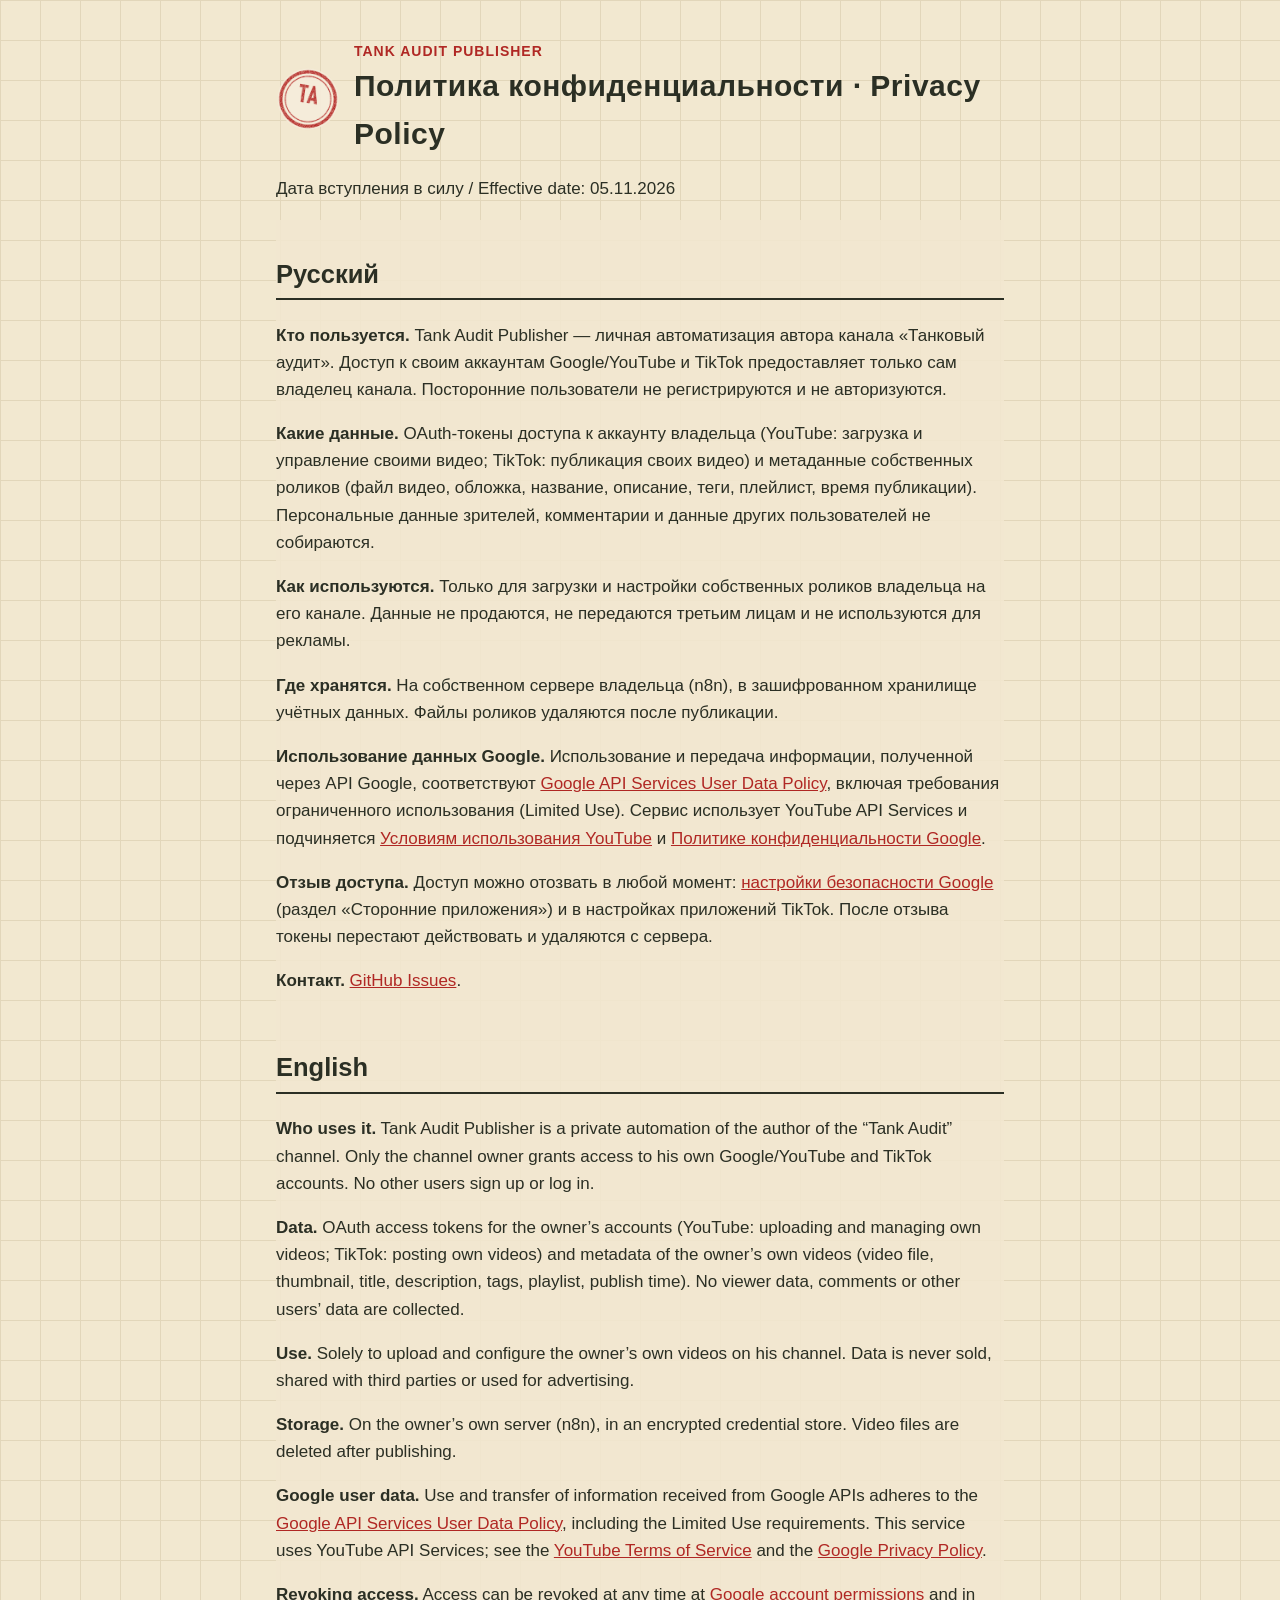
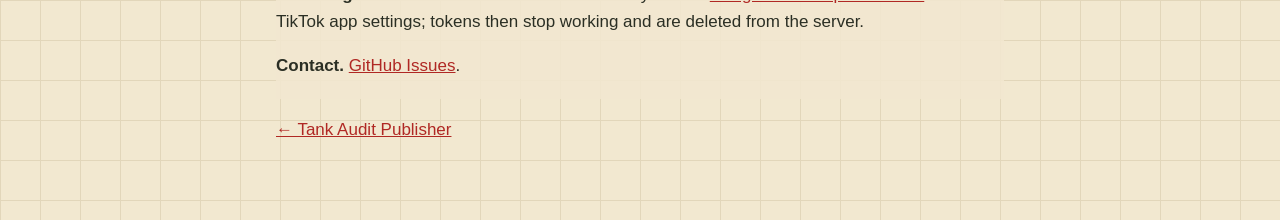
==== privacy.html @ 2c935166 "Tank Audit Publisher: страница и политика конфиденциальности (YouTube API audit, TikTok) Co-Authored" ====
<!doctype html><html lang="ru"><head><meta charset="utf-8"><meta name="viewport" content="width=device-width,initial-scale=1">
<title>Privacy Policy — Tank Audit Publisher</title><link rel="stylesheet" href="style.css"></head><body><main>
<header><img src="logo.png" alt="ТА"><div><div class="rub">Tank Audit Publisher</div><h1>Политика конфиденциальности · Privacy Policy</h1></div></header>
<p>Дата вступления в силу / Effective date: 05.11.2026</p>
<section><h2>Русский</h2>
<p><b>Кто пользуется.</b> Tank Audit Publisher — личная автоматизация автора канала «Танковый аудит». Доступ к своим аккаунтам Google/YouTube и TikTok предоставляет только сам владелец канала. Посторонние пользователи не регистрируются и не авторизуются.</p>
<p><b>Какие данные.</b> OAuth-токены доступа к аккаунту владельца (YouTube: загрузка и управление своими видео; TikTok: публикация своих видео) и метаданные собственных роликов (файл видео, обложка, название, описание, теги, плейлист, время публикации). Персональные данные зрителей, комментарии и данные других пользователей не собираются.</p>
<p><b>Как используются.</b> Только для загрузки и настройки собственных роликов владельца на его канале. Данные не продаются, не передаются третьим лицам и не используются для рекламы.</p>
<p><b>Где хранятся.</b> На собственном сервере владельца (n8n), в зашифрованном хранилище учётных данных. Файлы роликов удаляются после публикации.</p>
<p><b>Использование данных Google.</b> Использование и передача информации, полученной через API Google, соответствуют <a href="https://developers.google.com/terms/api-services-user-data-policy">Google API Services User Data Policy</a>, включая требования ограниченного использования (Limited Use). Сервис использует YouTube API Services и подчиняется <a href="https://www.youtube.com/t/terms">Условиям использования YouTube</a> и <a href="https://policies.google.com/privacy">Политике конфиденциальности Google</a>.</p>
<p><b>Отзыв доступа.</b> Доступ можно отозвать в любой момент: <a href="https://myaccount.google.com/permissions">настройки безопасности Google</a> (раздел «Сторонние приложения») и в настройках приложений TikTok. После отзыва токены перестают действовать и удаляются с сервера.</p>
<p><b>Контакт.</b> <a href="https://github.com/RomanisD/tank-audit/issues">GitHub Issues</a>.</p></section>
<section><h2>English</h2>
<p><b>Who uses it.</b> Tank Audit Publisher is a private automation of the author of the “Tank Audit” channel. Only the channel owner grants access to his own Google/YouTube and TikTok accounts. No other users sign up or log in.</p>
<p><b>Data.</b> OAuth access tokens for the owner’s accounts (YouTube: uploading and managing own videos; TikTok: posting own videos) and metadata of the owner’s own videos (video file, thumbnail, title, description, tags, playlist, publish time). No viewer data, comments or other users’ data are collected.</p>
<p><b>Use.</b> Solely to upload and configure the owner’s own videos on his channel. Data is never sold, shared with third parties or used for advertising.</p>
<p><b>Storage.</b> On the owner’s own server (n8n), in an encrypted credential store. Video files are deleted after publishing.</p>
<p><b>Google user data.</b> Use and transfer of information received from Google APIs adheres to the <a href="https://developers.google.com/terms/api-services-user-data-policy">Google API Services User Data Policy</a>, including the Limited Use requirements. This service uses YouTube API Services; see the <a href="https://www.youtube.com/t/terms">YouTube Terms of Service</a> and the <a href="https://policies.google.com/privacy">Google Privacy Policy</a>.</p>
<p><b>Revoking access.</b> Access can be revoked at any time at <a href="https://myaccount.google.com/permissions">Google account permissions</a> and in TikTok app settings; tokens then stop working and are deleted from the server.</p>
<p><b>Contact.</b> <a href="https://github.com/RomanisD/tank-audit/issues">GitHub Issues</a>.</p></section>
<p><a href="index.html">← Tank Audit Publisher</a></p>
</main></body></html>
---- style.css ----
:root{--paper:#F2E8D0;--grid:#E2D6BA;--ink:#2B2F24;--red:#B02824}
*{box-sizing:border-box}body{margin:0;background:var(--paper);background-image:linear-gradient(var(--grid) 1px,transparent 1px),linear-gradient(90deg,var(--grid) 1px,transparent 1px);background-size:40px 40px;color:var(--ink);font:17px/1.6 "Bahnschrift","Segoe UI",Arial,sans-serif}
main{max-width:760px;margin:0 auto;padding:40px 16px 60px}header{display:flex;align-items:center;gap:14px;margin-bottom:8px}header img{width:64px;height:64px}
h1{font-size:30px;margin:0;letter-spacing:.5px}.rub{color:var(--red);font-weight:700;text-transform:uppercase;font-size:14px;letter-spacing:1px}
h2{margin-top:32px;border-bottom:2px solid var(--ink);padding-bottom:4px}a{color:var(--red)}.lang{margin:18px 0;font-size:14px}
section{background:rgba(242,232,208,.85);padding:2px 0}
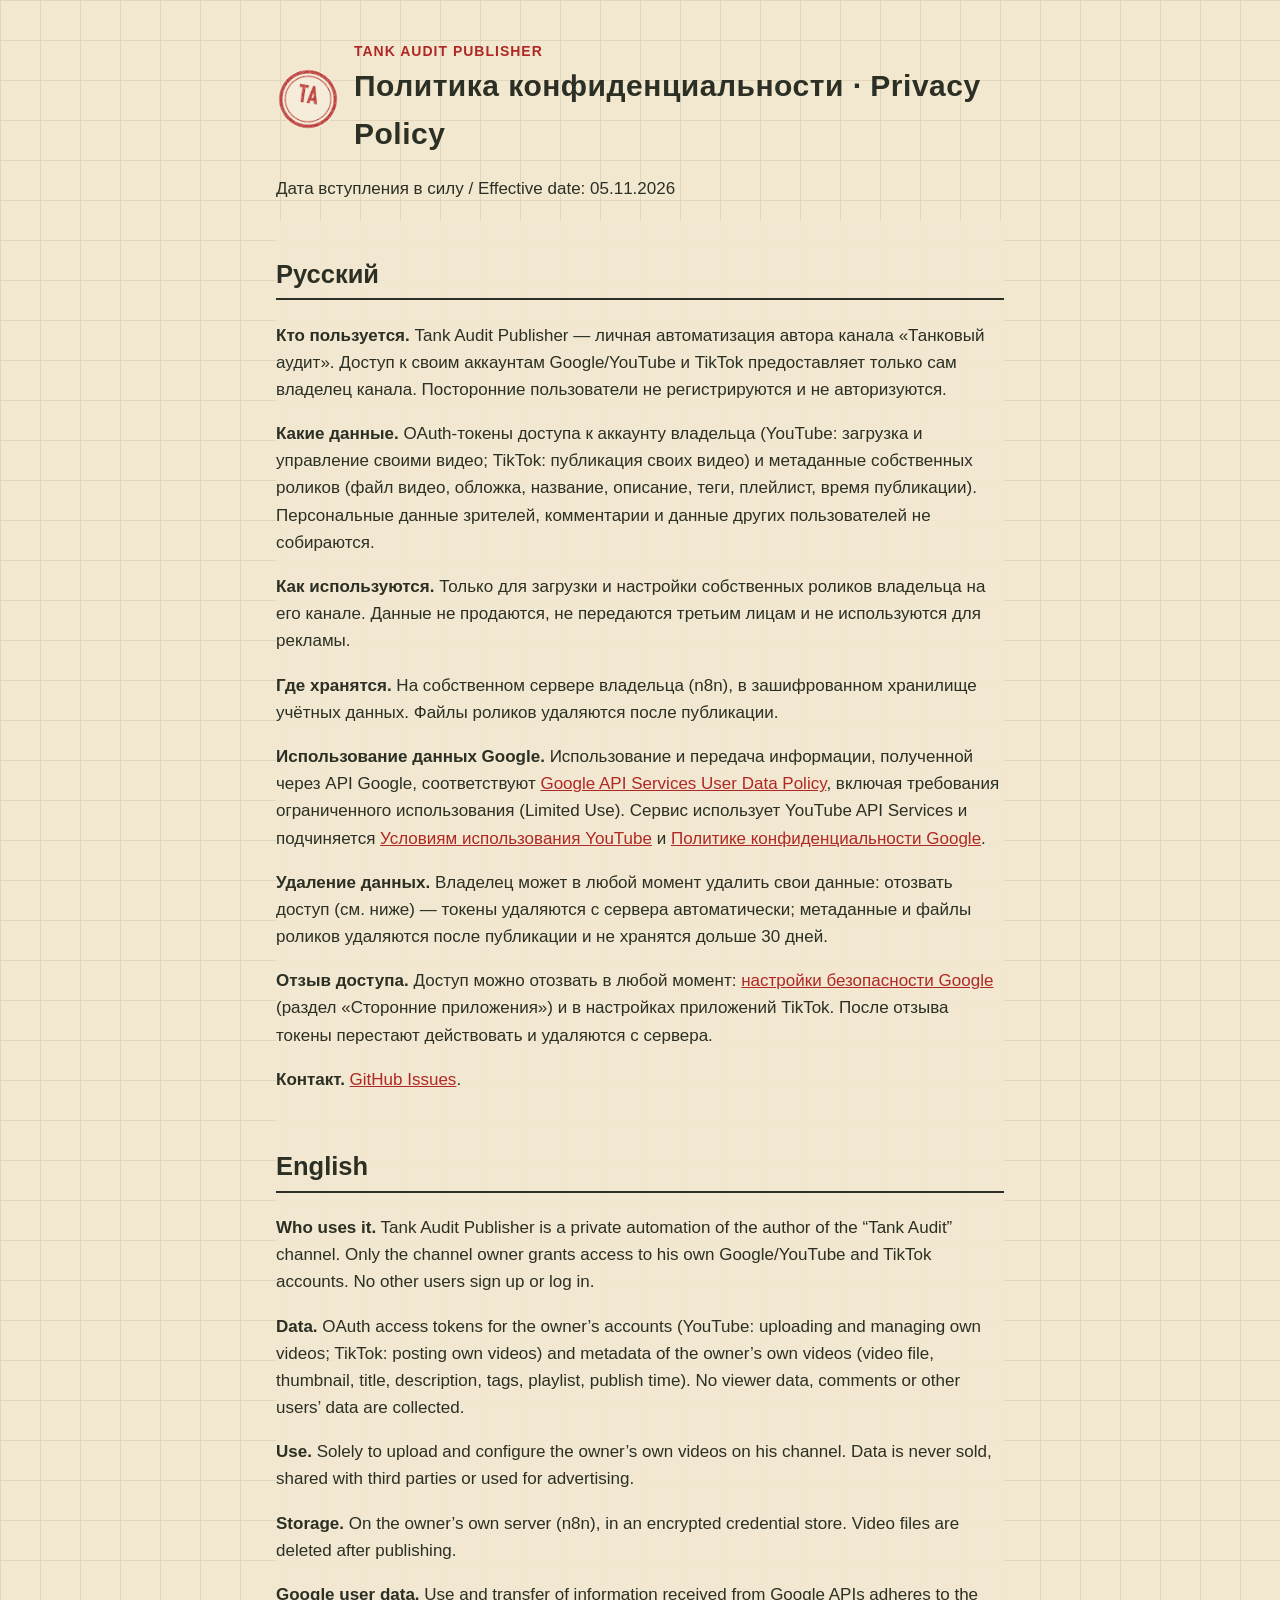
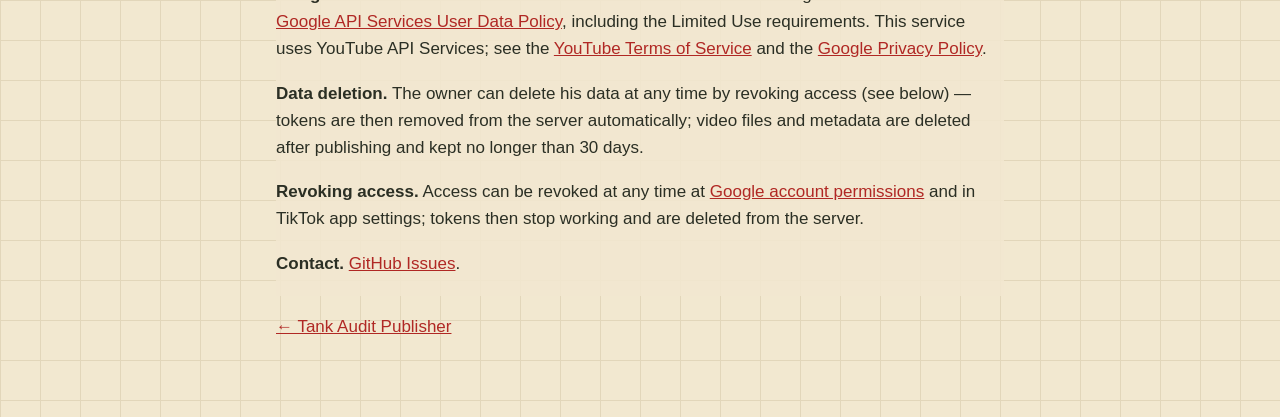
==== commit 8d870afc: "Условия использования, ссылки YouTube ToS / Google Privacy, удаление данных Co-Authored-By: Claude O" ====
--- a/privacy.html
+++ b/privacy.html
@@ -8,6 +8,7 @@
 <p><b>Как используются.</b> Только для загрузки и настройки собственных роликов владельца на его канале. Данные не продаются, не передаются третьим лицам и не используются для рекламы.</p>
 <p><b>Где хранятся.</b> На собственном сервере владельца (n8n), в зашифрованном хранилище учётных данных. Файлы роликов удаляются после публикации.</p>
 <p><b>Использование данных Google.</b> Использование и передача информации, полученной через API Google, соответствуют <a href="https://developers.google.com/terms/api-services-user-data-policy">Google API Services User Data Policy</a>, включая требования ограниченного использования (Limited Use). Сервис использует YouTube API Services и подчиняется <a href="https://www.youtube.com/t/terms">Условиям использования YouTube</a> и <a href="https://policies.google.com/privacy">Политике конфиденциальности Google</a>.</p>
+<p><b>Удаление данных.</b> Владелец может в любой момент удалить свои данные: отозвать доступ (см. ниже) — токены удаляются с сервера автоматически; метаданные и файлы роликов удаляются после публикации и не хранятся дольше 30 дней.</p>
 <p><b>Отзыв доступа.</b> Доступ можно отозвать в любой момент: <a href="https://myaccount.google.com/permissions">настройки безопасности Google</a> (раздел «Сторонние приложения») и в настройках приложений TikTok. После отзыва токены перестают действовать и удаляются с сервера.</p>
 <p><b>Контакт.</b> <a href="https://github.com/RomanisD/tank-audit/issues">GitHub Issues</a>.</p></section>
 <section><h2>English</h2>
@@ -16,6 +17,7 @@
 <p><b>Use.</b> Solely to upload and configure the owner’s own videos on his channel. Data is never sold, shared with third parties or used for advertising.</p>
 <p><b>Storage.</b> On the owner’s own server (n8n), in an encrypted credential store. Video files are deleted after publishing.</p>
 <p><b>Google user data.</b> Use and transfer of information received from Google APIs adheres to the <a href="https://developers.google.com/terms/api-services-user-data-policy">Google API Services User Data Policy</a>, including the Limited Use requirements. This service uses YouTube API Services; see the <a href="https://www.youtube.com/t/terms">YouTube Terms of Service</a> and the <a href="https://policies.google.com/privacy">Google Privacy Policy</a>.</p>
+<p><b>Data deletion.</b> The owner can delete his data at any time by revoking access (see below) — tokens are then removed from the server automatically; video files and metadata are deleted after publishing and kept no longer than 30 days.</p>
 <p><b>Revoking access.</b> Access can be revoked at any time at <a href="https://myaccount.google.com/permissions">Google account permissions</a> and in TikTok app settings; tokens then stop working and are deleted from the server.</p>
 <p><b>Contact.</b> <a href="https://github.com/RomanisD/tank-audit/issues">GitHub Issues</a>.</p></section>
 <p><a href="index.html">← Tank Audit Publisher</a></p>
--- a/style.css
+++ b/style.css
@@ -4,3 +4,4 @@
 h1{font-size:30px;margin:0;letter-spacing:.5px}.rub{color:var(--red);font-weight:700;text-transform:uppercase;font-size:14px;letter-spacing:1px}
 h2{margin-top:32px;border-bottom:2px solid var(--ink);padding-bottom:4px}a{color:var(--red)}.lang{margin:18px 0;font-size:14px}
 section{background:rgba(242,232,208,.85);padding:2px 0}
+.yt{background:#fff;border:2px solid var(--ink);padding:8px 12px;border-radius:8px}.ytlogo{background:#FF0000;color:#fff;font-weight:700;padding:2px 8px;border-radius:6px;margin-right:6px}
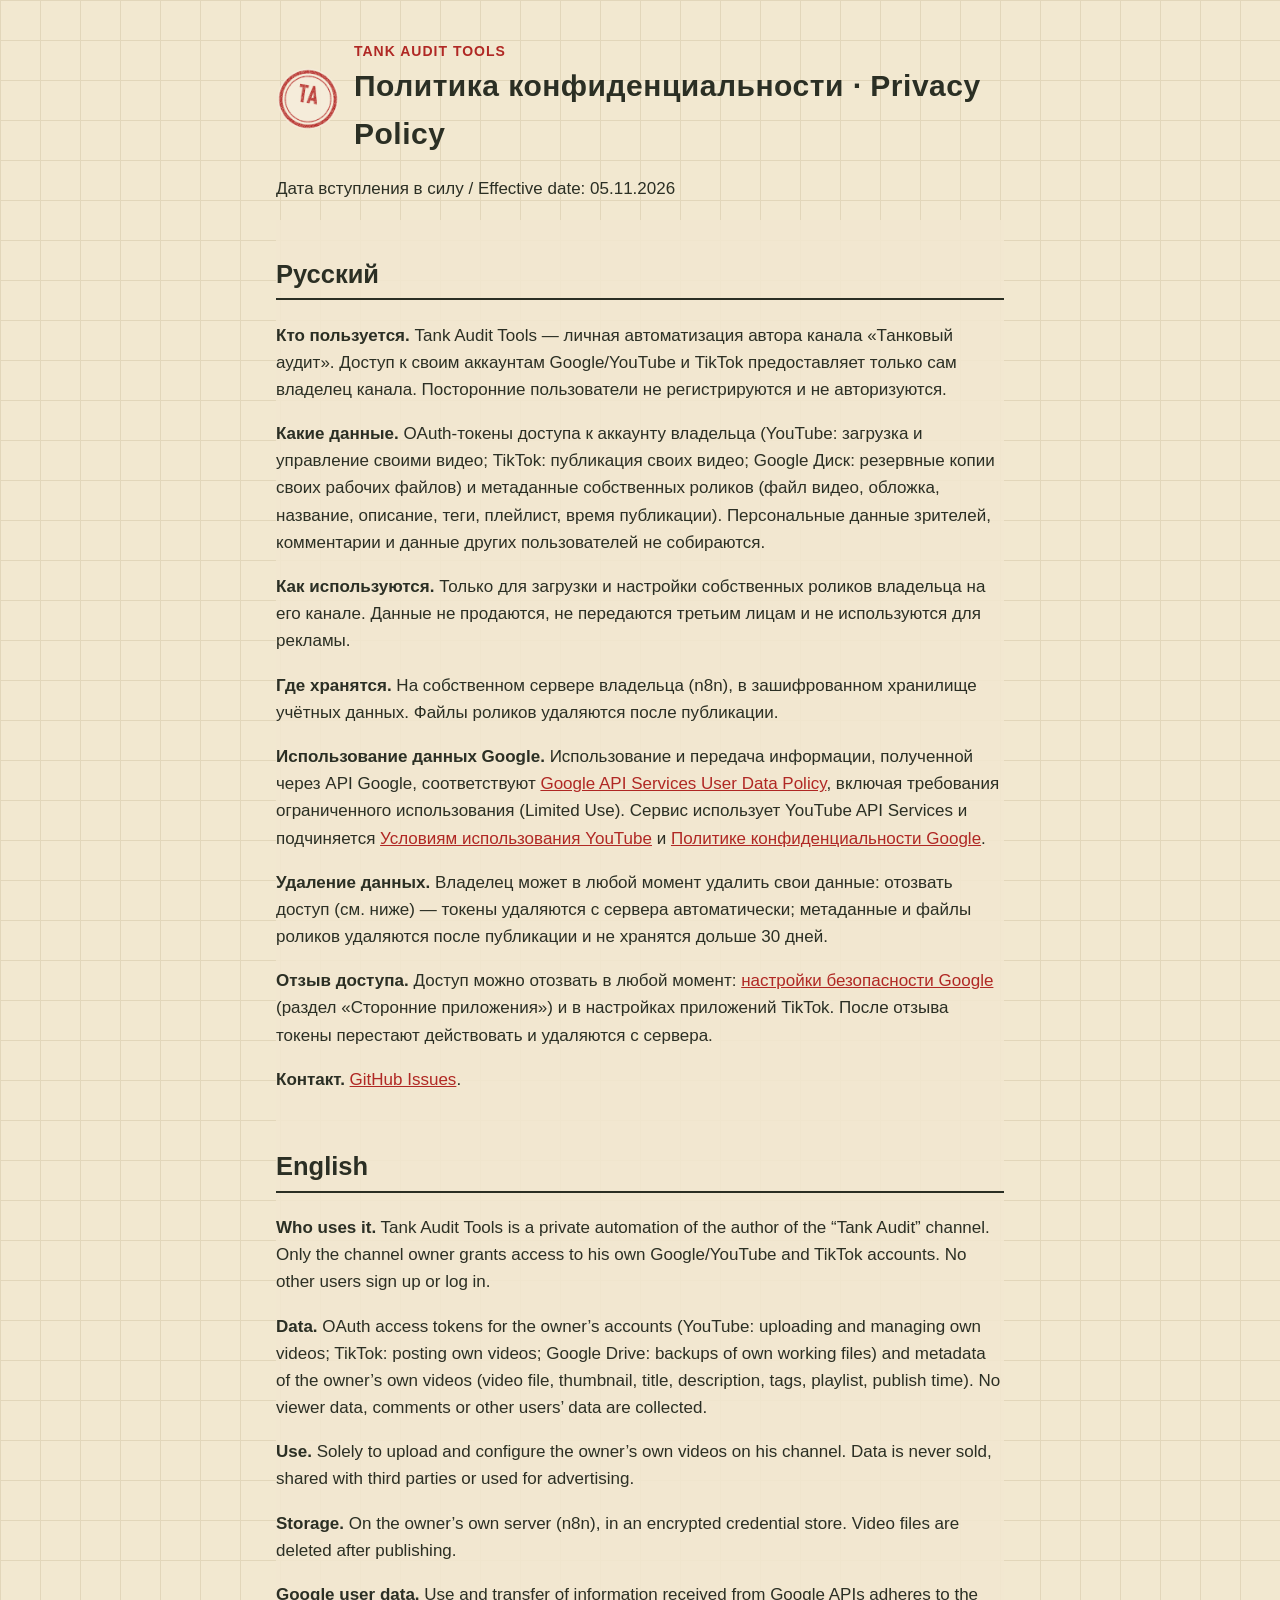
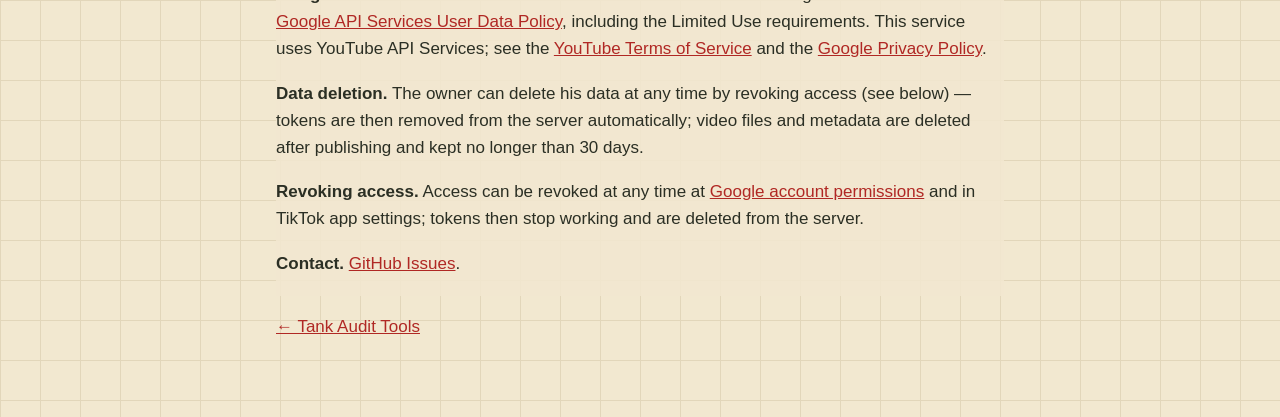
==== commit a6937fa8: "Название: Tank Audit Tools (публикация + бэкап на свой Google Диск) Co-Authored-By: Claude Opus 5.5 " ====
--- a/privacy.html
+++ b/privacy.html
@@ -1,10 +1,10 @@
 <!doctype html><html lang="ru"><head><meta charset="utf-8"><meta name="viewport" content="width=device-width,initial-scale=1">
-<title>Privacy Policy — Tank Audit Publisher</title><link rel="stylesheet" href="style.css"></head><body><main>
-<header><img src="logo.png" alt="ТА"><div><div class="rub">Tank Audit Publisher</div><h1>Политика конфиденциальности · Privacy Policy</h1></div></header>
+<title>Privacy Policy — Tank Audit Tools</title><link rel="stylesheet" href="style.css"></head><body><main>
+<header><img src="logo.png" alt="ТА"><div><div class="rub">Tank Audit Tools</div><h1>Политика конфиденциальности · Privacy Policy</h1></div></header>
 <p>Дата вступления в силу / Effective date: 05.11.2026</p>
 <section><h2>Русский</h2>
-<p><b>Кто пользуется.</b> Tank Audit Publisher — личная автоматизация автора канала «Танковый аудит». Доступ к своим аккаунтам Google/YouTube и TikTok предоставляет только сам владелец канала. Посторонние пользователи не регистрируются и не авторизуются.</p>
-<p><b>Какие данные.</b> OAuth-токены доступа к аккаунту владельца (YouTube: загрузка и управление своими видео; TikTok: публикация своих видео) и метаданные собственных роликов (файл видео, обложка, название, описание, теги, плейлист, время публикации). Персональные данные зрителей, комментарии и данные других пользователей не собираются.</p>
+<p><b>Кто пользуется.</b> Tank Audit Tools — личная автоматизация автора канала «Танковый аудит». Доступ к своим аккаунтам Google/YouTube и TikTok предоставляет только сам владелец канала. Посторонние пользователи не регистрируются и не авторизуются.</p>
+<p><b>Какие данные.</b> OAuth-токены доступа к аккаунту владельца (YouTube: загрузка и управление своими видео; TikTok: публикация своих видео; Google Диск: резервные копии своих рабочих файлов) и метаданные собственных роликов (файл видео, обложка, название, описание, теги, плейлист, время публикации). Персональные данные зрителей, комментарии и данные других пользователей не собираются.</p>
 <p><b>Как используются.</b> Только для загрузки и настройки собственных роликов владельца на его канале. Данные не продаются, не передаются третьим лицам и не используются для рекламы.</p>
 <p><b>Где хранятся.</b> На собственном сервере владельца (n8n), в зашифрованном хранилище учётных данных. Файлы роликов удаляются после публикации.</p>
 <p><b>Использование данных Google.</b> Использование и передача информации, полученной через API Google, соответствуют <a href="https://developers.google.com/terms/api-services-user-data-policy">Google API Services User Data Policy</a>, включая требования ограниченного использования (Limited Use). Сервис использует YouTube API Services и подчиняется <a href="https://www.youtube.com/t/terms">Условиям использования YouTube</a> и <a href="https://policies.google.com/privacy">Политике конфиденциальности Google</a>.</p>
@@ -12,13 +12,13 @@
 <p><b>Отзыв доступа.</b> Доступ можно отозвать в любой момент: <a href="https://myaccount.google.com/permissions">настройки безопасности Google</a> (раздел «Сторонние приложения») и в настройках приложений TikTok. После отзыва токены перестают действовать и удаляются с сервера.</p>
 <p><b>Контакт.</b> <a href="https://github.com/RomanisD/tank-audit/issues">GitHub Issues</a>.</p></section>
 <section><h2>English</h2>
-<p><b>Who uses it.</b> Tank Audit Publisher is a private automation of the author of the “Tank Audit” channel. Only the channel owner grants access to his own Google/YouTube and TikTok accounts. No other users sign up or log in.</p>
-<p><b>Data.</b> OAuth access tokens for the owner’s accounts (YouTube: uploading and managing own videos; TikTok: posting own videos) and metadata of the owner’s own videos (video file, thumbnail, title, description, tags, playlist, publish time). No viewer data, comments or other users’ data are collected.</p>
+<p><b>Who uses it.</b> Tank Audit Tools is a private automation of the author of the “Tank Audit” channel. Only the channel owner grants access to his own Google/YouTube and TikTok accounts. No other users sign up or log in.</p>
+<p><b>Data.</b> OAuth access tokens for the owner’s accounts (YouTube: uploading and managing own videos; TikTok: posting own videos; Google Drive: backups of own working files) and metadata of the owner’s own videos (video file, thumbnail, title, description, tags, playlist, publish time). No viewer data, comments or other users’ data are collected.</p>
 <p><b>Use.</b> Solely to upload and configure the owner’s own videos on his channel. Data is never sold, shared with third parties or used for advertising.</p>
 <p><b>Storage.</b> On the owner’s own server (n8n), in an encrypted credential store. Video files are deleted after publishing.</p>
 <p><b>Google user data.</b> Use and transfer of information received from Google APIs adheres to the <a href="https://developers.google.com/terms/api-services-user-data-policy">Google API Services User Data Policy</a>, including the Limited Use requirements. This service uses YouTube API Services; see the <a href="https://www.youtube.com/t/terms">YouTube Terms of Service</a> and the <a href="https://policies.google.com/privacy">Google Privacy Policy</a>.</p>
 <p><b>Data deletion.</b> The owner can delete his data at any time by revoking access (see below) — tokens are then removed from the server automatically; video files and metadata are deleted after publishing and kept no longer than 30 days.</p>
 <p><b>Revoking access.</b> Access can be revoked at any time at <a href="https://myaccount.google.com/permissions">Google account permissions</a> and in TikTok app settings; tokens then stop working and are deleted from the server.</p>
 <p><b>Contact.</b> <a href="https://github.com/RomanisD/tank-audit/issues">GitHub Issues</a>.</p></section>
-<p><a href="index.html">← Tank Audit Publisher</a></p>
+<p><a href="index.html">← Tank Audit Tools</a></p>
 </main></body></html>
